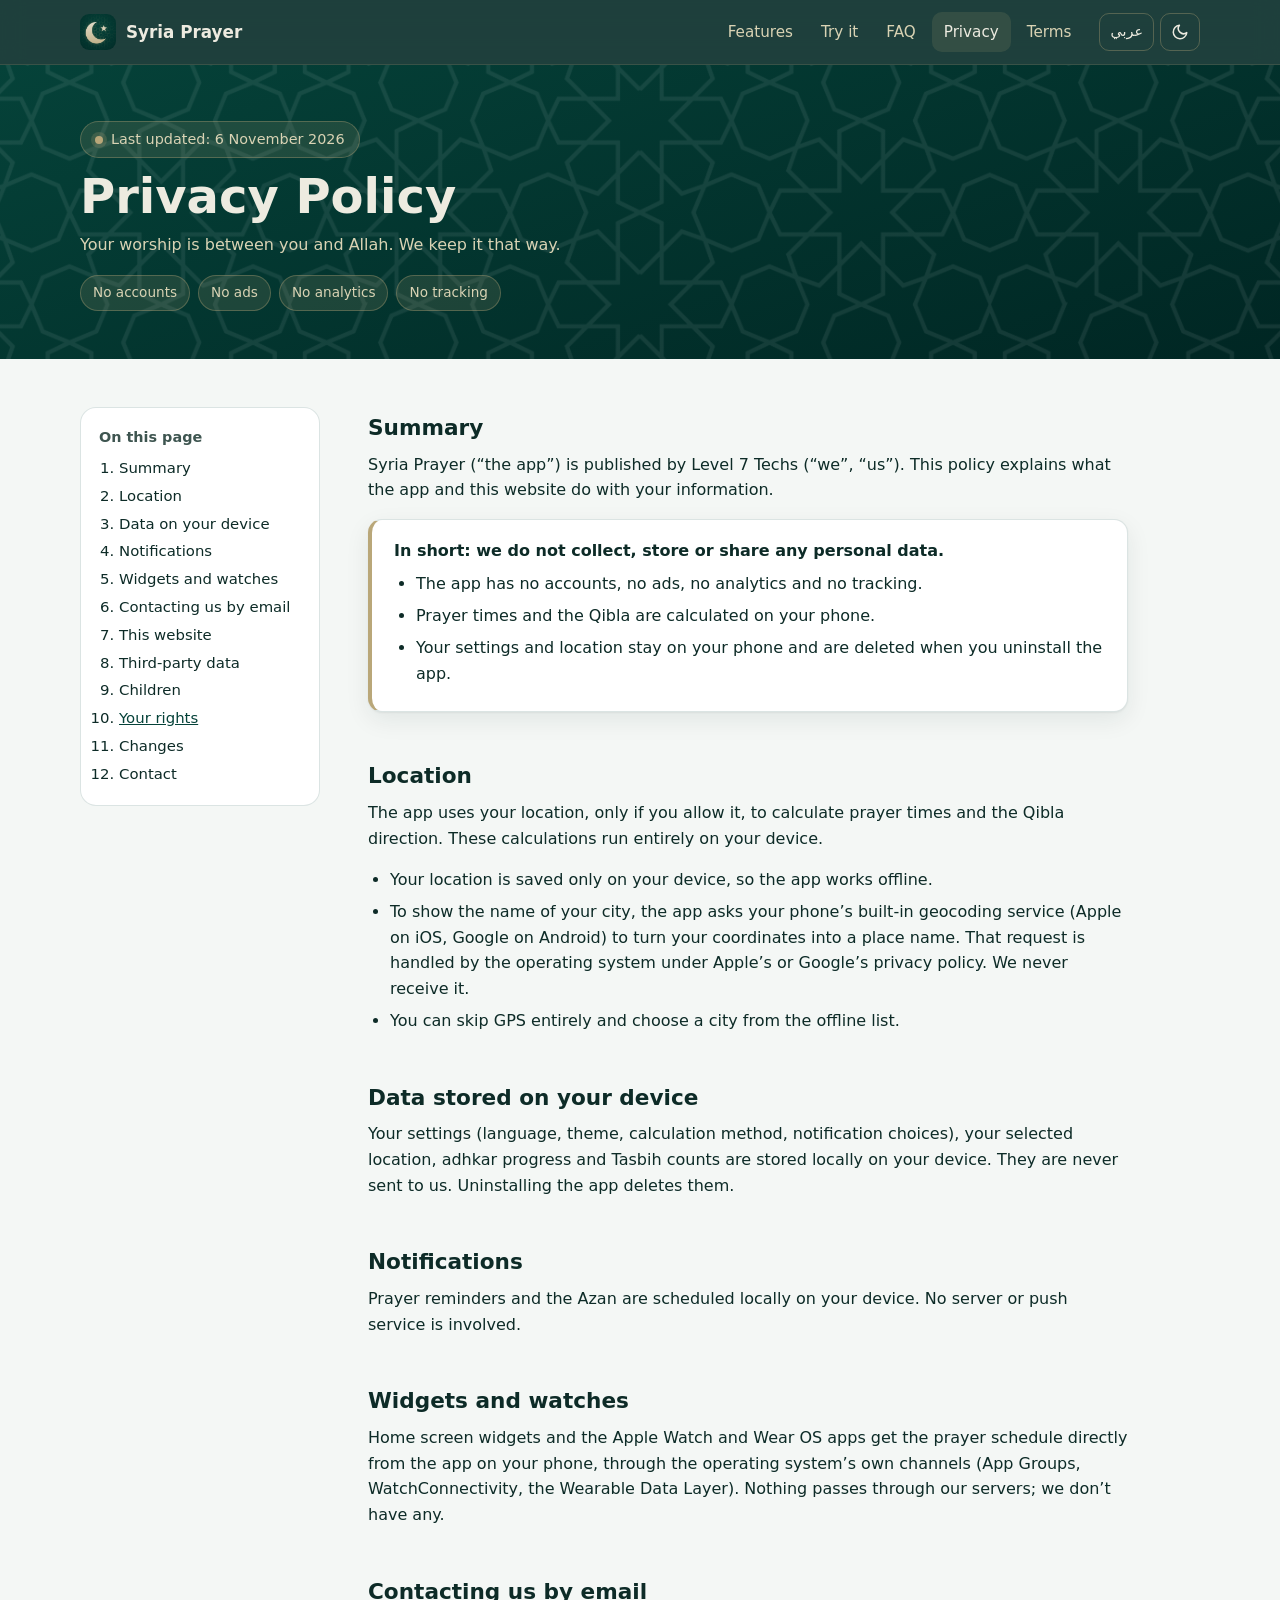
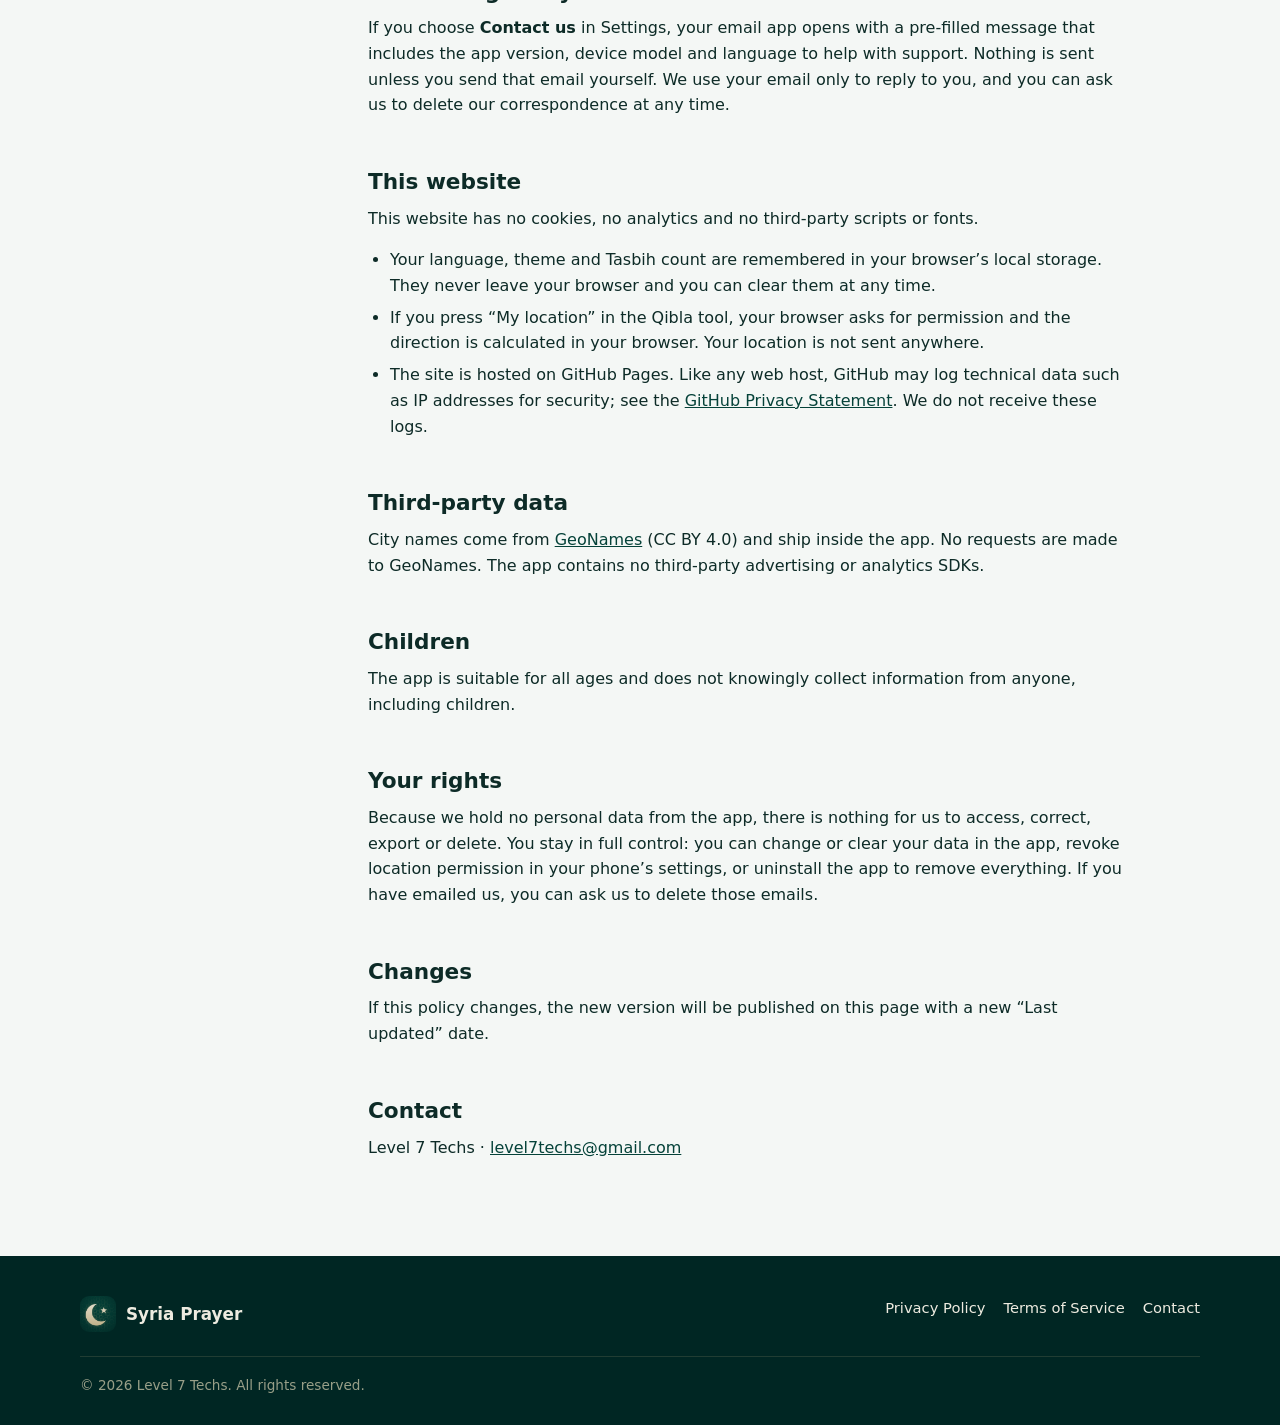
==== privacy.html @ b0ceba80 "Add bilingual website with privacy policy and terms of service Landing page (Qibla finder, Tasbih de" ====
<!doctype html>
<html lang="en" dir="ltr" class="no-js">
<head>
  <meta charset="utf-8">
  <meta name="viewport" content="width=device-width, initial-scale=1">
  <title>Privacy Policy · Syria Prayer</title>
  <meta name="title-en" content="Privacy Policy · Syria Prayer">
  <meta name="title-ar" content="سياسة الخصوصية · صلاة سوريا">
  <meta name="description" content="Syria Prayer does not collect, store or share any personal data. No accounts, no ads, no analytics, no tracking.">
  <meta name="theme-color" content="#002623">
  <link rel="icon" type="image/png" href="assets/favicon.png">
  <link rel="apple-touch-icon" href="assets/apple-touch-icon.png">
  <link rel="stylesheet" href="css/style.css">
  <script>
    (function(){try{var q=new URLSearchParams(location.search).get("lang"),s=localStorage.getItem("lang"),l=q==="ar"||q==="en"?q:s==="ar"||s==="en"?s:((navigator.language||"").toLowerCase().indexOf("ar")===0?"ar":"en");document.documentElement.lang=l;document.documentElement.dir=l==="ar"?"rtl":"ltr";var t=localStorage.getItem("theme");if(t==="light"||t==="dark")document.documentElement.dataset.theme=t;}catch(e){}})();
  </script>
</head>
<body>
<a class="skip" href="#main"><span data-l="en">Skip to content</span><span data-l="ar">انتقل إلى المحتوى</span></a>

<header class="site-header">
  <div class="wrap">
    <a class="brand" href="./">
      <img src="assets/icon.png" alt="" width="36" height="36">
      <span data-l="en">Syria Prayer</span><span data-l="ar">صلاة سوريا</span>
    </a>
    <nav class="nav" aria-label="Main">
      <a href="./#features"><span data-l="en">Features</span><span data-l="ar">المزايا</span></a>
      <a href="./#try"><span data-l="en">Try it</span><span data-l="ar">جرّبه</span></a>
      <a href="./#faq"><span data-l="en">FAQ</span><span data-l="ar">أسئلة</span></a>
      <a href="privacy.html" aria-current="page"><span data-l="en">Privacy</span><span data-l="ar">الخصوصية</span></a>
      <a href="terms.html"><span data-l="en">Terms</span><span data-l="ar">الشروط</span></a>
    </nav>
    <div class="tools">
      <button class="icon-btn" data-action="lang" type="button" aria-label="Switch language / تغيير اللغة">
        <span data-l="en" lang="ar">عربي</span><span data-l="ar" lang="en">EN</span>
      </button>
      <button class="icon-btn" data-action="theme" type="button" aria-label="Toggle dark mode">
        <svg viewBox="0 0 24 24" fill="none" stroke="currentColor" stroke-width="2" stroke-linecap="round" stroke-linejoin="round"><path d="M21 12.8A9 9 0 1 1 11.2 3a7 7 0 0 0 9.8 9.8z"/></svg>
      </button>
      <button class="icon-btn menu-btn" type="button" aria-label="Menu" aria-expanded="false">
        <svg viewBox="0 0 24 24" fill="none" stroke="currentColor" stroke-width="2" stroke-linecap="round"><path d="M4 7h16M4 12h16M4 17h16"/></svg>
      </button>
    </div>
  </div>
</header>

<main id="main">
  <div class="page-hero">
    <div class="wrap">
      <span class="chip"><span class="dot"></span><span data-l="en">Last updated: 6 November 2026</span><span data-l="ar">آخر تحديث: ٦ تشرين الثاني ٢٠٢٦</span></span>
      <h1><span data-l="en">Privacy Policy</span><span data-l="ar">سياسة الخصوصية</span></h1>
      <p><span data-l="en">Your worship is between you and Allah. We keep it that way.</span><span data-l="ar">عبادتك بينك وبين الله، ونحرص أن تبقى كذلك.</span></p>
      <div class="pills">
        <span class="pill" data-l="en">No accounts</span><span class="pill" data-l="ar">لا حسابات</span>
        <span class="pill" data-l="en">No ads</span><span class="pill" data-l="ar">لا إعلانات</span>
        <span class="pill" data-l="en">No analytics</span><span class="pill" data-l="ar">لا تحليلات</span>
        <span class="pill" data-l="en">No tracking</span><span class="pill" data-l="ar">لا تتبّع</span>
      </div>
    </div>
  </div>

  <!-- ===================== English ===================== -->
  <div class="wrap legal" data-l="en">
    <aside class="toc">
      <strong>On this page</strong>
      <ol>
        <li><a href="#en-summary">Summary</a></li>
        <li><a href="#en-location">Location</a></li>
        <li><a href="#en-device">Data on your device</a></li>
        <li><a href="#en-notifications">Notifications</a></li>
        <li><a href="#en-widgets">Widgets and watches</a></li>
        <li><a href="#en-contact-email">Contacting us by email</a></li>
        <li><a href="#en-website">This website</a></li>
        <li><a href="#en-third">Third-party data</a></li>
        <li><a href="#en-children">Children</a></li>
        <li><a href="#en-rights">Your rights</a></li>
        <li><a href="#en-changes">Changes</a></li>
        <li><a href="#en-contact">Contact</a></li>
      </ol>
    </aside>
    <article class="prose">
      <h2 id="en-summary">Summary</h2>
      <p>Syria Prayer (“the app”) is published by Level 7 Techs (“we”, “us”). This policy explains what the app and this website do with your information.</p>
      <div class="summary-box">
        <strong>In short: we do not collect, store or share any personal data.</strong>
        <ul>
          <li>The app has no accounts, no ads, no analytics and no tracking.</li>
          <li>Prayer times and the Qibla are calculated on your phone.</li>
          <li>Your settings and location stay on your phone and are deleted when you uninstall the app.</li>
        </ul>
      </div>

      <h2 id="en-location">Location</h2>
      <p>The app uses your location, only if you allow it, to calculate prayer times and the Qibla direction. These calculations run entirely on your device.</p>
      <ul>
        <li>Your location is saved only on your device, so the app works offline.</li>
        <li>To show the name of your city, the app asks your phone’s built-in geocoding service (Apple on iOS, Google on Android) to turn your coordinates into a place name. That request is handled by the operating system under Apple’s or Google’s privacy policy. We never receive it.</li>
        <li>You can skip GPS entirely and choose a city from the offline list.</li>
      </ul>

      <h2 id="en-device">Data stored on your device</h2>
      <p>Your settings (language, theme, calculation method, notification choices), your selected location, adhkar progress and Tasbih counts are stored locally on your device. They are never sent to us. Uninstalling the app deletes them.</p>

      <h2 id="en-notifications">Notifications</h2>
      <p>Prayer reminders and the Azan are scheduled locally on your device. No server or push service is involved.</p>

      <h2 id="en-widgets">Widgets and watches</h2>
      <p>Home screen widgets and the Apple Watch and Wear OS apps get the prayer schedule directly from the app on your phone, through the operating system’s own channels (App Groups, WatchConnectivity, the Wearable Data Layer). Nothing passes through our servers; we don’t have any.</p>

      <h2 id="en-contact-email">Contacting us by email</h2>
      <p>If you choose <strong>Contact us</strong> in Settings, your email app opens with a pre-filled message that includes the app version, device model and language to help with support. Nothing is sent unless you send that email yourself. We use your email only to reply to you, and you can ask us to delete our correspondence at any time.</p>

      <h2 id="en-website">This website</h2>
      <p>This website has no cookies, no analytics and no third-party scripts or fonts.</p>
      <ul>
        <li>Your language, theme and Tasbih count are remembered in your browser’s local storage. They never leave your browser and you can clear them at any time.</li>
        <li>If you press “My location” in the Qibla tool, your browser asks for permission and the direction is calculated in your browser. Your location is not sent anywhere.</li>
        <li>The site is hosted on GitHub Pages. Like any web host, GitHub may log technical data such as IP addresses for security; see the <a href="https://docs.github.com/en/site-policy/privacy-policies/github-general-privacy-statement" rel="noopener">GitHub Privacy Statement</a>. We do not receive these logs.</li>
      </ul>

      <h2 id="en-third">Third-party data</h2>
      <p>City names come from <a href="https://www.geonames.org/" rel="noopener">GeoNames</a> (CC BY 4.0) and ship inside the app. No requests are made to GeoNames. The app contains no third-party advertising or analytics SDKs.</p>

      <h2 id="en-children">Children</h2>
      <p>The app is suitable for all ages and does not knowingly collect information from anyone, including children.</p>

      <h2 id="en-rights">Your rights</h2>
      <p>Because we hold no personal data from the app, there is nothing for us to access, correct, export or delete. You stay in full control: you can change or clear your data in the app, revoke location permission in your phone’s settings, or uninstall the app to remove everything. If you have emailed us, you can ask us to delete those emails.</p>

      <h2 id="en-changes">Changes</h2>
      <p>If this policy changes, the new version will be published on this page with a new “Last updated” date.</p>

      <h2 id="en-contact">Contact</h2>
      <p>Level 7 Techs · <a href="mailto:level7techs@gmail.com">level7techs@gmail.com</a></p>
    </article>
  </div>

  <!-- ===================== Arabic ===================== -->
  <div class="wrap legal" data-l="ar">
    <aside class="toc">
      <strong>في هذه الصفحة</strong>
      <ol>
        <li><a href="#ar-summary">الخلاصة</a></li>
        <li><a href="#ar-location">الموقع</a></li>
        <li><a href="#ar-device">البيانات على جهازك</a></li>
        <li><a href="#ar-notifications">التنبيهات</a></li>
        <li><a href="#ar-widgets">الأدوات والساعات</a></li>
        <li><a href="#ar-contact-email">مراسلتنا بالبريد</a></li>
        <li><a href="#ar-website">هذا الموقع</a></li>
        <li><a href="#ar-third">بيانات الأطراف الأخرى</a></li>
        <li><a href="#ar-children">الأطفال</a></li>
        <li><a href="#ar-rights">حقوقك</a></li>
        <li><a href="#ar-changes">التعديلات</a></li>
        <li><a href="#ar-contact">التواصل</a></li>
      </ol>
    </aside>
    <article class="prose">
      <h2 id="ar-summary">الخلاصة</h2>
      <p>تطبيق «صلاة سوريا» («التطبيق») تنشره شركة Level 7 Techs («نحن»). توضّح هذه السياسة ما يفعله التطبيق وهذا الموقع بمعلوماتك.</p>
      <div class="summary-box">
        <strong>باختصار: لا نجمع أي بيانات شخصية ولا نخزّنها ولا نشاركها.</strong>
        <ul>
          <li>لا حسابات، ولا إعلانات، ولا أدوات تحليل، ولا تتبّع.</li>
          <li>تُحسب مواقيت الصلاة واتجاه القبلة على هاتفك.</li>
          <li>إعداداتك وموقعك تبقى على هاتفك، وتُحذف عند حذف التطبيق.</li>
        </ul>
      </div>

      <h2 id="ar-location">الموقع</h2>
      <p>يستخدم التطبيق موقعك، فقط إذا سمحت بذلك، لحساب مواقيت الصلاة واتجاه القبلة. وتجري هذه الحسابات بالكامل على جهازك.</p>
      <ul>
        <li>يُحفظ موقعك على جهازك فقط، ليعمل التطبيق دون إنترنت.</li>
        <li>لعرض اسم مدينتك، يطلب التطبيق من خدمة تحديد الأماكن المدمجة في هاتفك (آبل على iOS وغوغل على أندرويد) تحويل الإحداثيات إلى اسم مكان. يتولى نظام التشغيل هذا الطلب وفق سياسة خصوصية آبل أو غوغل، ولا يصل إلينا أبدًا.</li>
        <li>يمكنك الاستغناء عن GPS تمامًا واختيار مدينة من القائمة المتاحة دون إنترنت.</li>
      </ul>

      <h2 id="ar-device">البيانات المحفوظة على جهازك</h2>
      <p>تُحفظ إعداداتك (اللغة، والمظهر، وطريقة الحساب، وخيارات التنبيهات)، وموقعك المختار، وتقدّمك في الأذكار، وعدّاد المسبحة على جهازك فقط، ولا تُرسل إلينا أبدًا. وتُحذف عند حذف التطبيق.</p>

      <h2 id="ar-notifications">التنبيهات</h2>
      <p>تُجدول تنبيهات الصلاة والأذان محليًا على جهازك، دون أي خادم أو خدمة إشعارات خارجية.</p>

      <h2 id="ar-widgets">الأدوات والساعات الذكية</h2>
      <p>تحصل أدوات الشاشة الرئيسية وتطبيقا ساعة آبل وWear OS على جدول المواقيت مباشرة من التطبيق على هاتفك، عبر قنوات نظام التشغيل نفسه (App Groups وWatchConnectivity وWearable Data Layer). لا يمر شيء عبر خوادمنا، فليس لدينا خوادم أصلًا.</p>

      <h2 id="ar-contact-email">مراسلتنا بالبريد الإلكتروني</h2>
      <p>إذا اخترت <strong>تواصل معنا</strong> من الإعدادات، يفتح تطبيق البريد لديك رسالة جاهزة تتضمن إصدار التطبيق وطراز الجهاز واللغة للمساعدة في الدعم. لا يُرسل شيء ما لم ترسل الرسالة بنفسك. نستخدم بريدك للرد عليك فقط، ويمكنك أن تطلب منا حذف المراسلات في أي وقت.</p>

      <h2 id="ar-website">هذا الموقع</h2>
      <p>لا يستخدم هذا الموقع ملفات تعريف الارتباط (الكوكيز)، ولا أدوات تحليل، ولا نصوصًا برمجية أو خطوطًا من أطراف أخرى.</p>
      <ul>
        <li>تُحفظ اللغة والمظهر وعدّاد المسبحة في التخزين المحلي لمتصفحك، ولا تغادره أبدًا، ويمكنك مسحها متى شئت.</li>
        <li>إذا ضغطت «موقعي» في أداة القبلة، يطلب متصفحك الإذن ويُحسب الاتجاه داخل المتصفح. لا يُرسل موقعك إلى أي مكان.</li>
        <li>الموقع مستضاف على GitHub Pages. وكأي خدمة استضافة، قد تسجّل GitHub بيانات تقنية مثل عناوين IP لأغراض الأمان؛ راجع <a href="https://docs.github.com/en/site-policy/privacy-policies/github-general-privacy-statement" rel="noopener">بيان الخصوصية لدى GitHub</a>. لا نتلقى هذه السجلات.</li>
      </ul>

      <h2 id="ar-third">بيانات الأطراف الأخرى</h2>
      <p>أسماء المدن مأخوذة من <a href="https://www.geonames.org/" rel="noopener">GeoNames</a> (رخصة CC BY 4.0) ومضمّنة داخل التطبيق، ولا يُرسل أي طلب إلى GeoNames. ولا يحتوي التطبيق على أي حزم إعلانات أو تحليلات من أطراف أخرى.</p>

      <h2 id="ar-children">الأطفال</h2>
      <p>التطبيق مناسب لجميع الأعمار، ولا يجمع عن قصد أي معلومات من أي شخص، بمن فيهم الأطفال.</p>

      <h2 id="ar-rights">حقوقك</h2>
      <p>بما أننا لا نحتفظ بأي بيانات شخصية من التطبيق، فلا يوجد ما نطّلع عليه أو نصححه أو نصدّره أو نحذفه. أنت المتحكم بالكامل: يمكنك تغيير بياناتك أو مسحها من التطبيق، أو سحب إذن الموقع من إعدادات هاتفك، أو حذف التطبيق لإزالة كل شيء. وإذا راسلتنا، يمكنك أن تطلب حذف تلك الرسائل.</p>

      <h2 id="ar-changes">التعديلات</h2>
      <p>إذا تغيّرت هذه السياسة، ستُنشر النسخة الجديدة في هذه الصفحة مع تاريخ «آخر تحديث» جديد.</p>

      <h2 id="ar-contact">التواصل</h2>
      <p>Level 7 Techs · <a href="mailto:level7techs@gmail.com">level7techs@gmail.com</a></p>
    </article>
  </div>
</main>

<footer class="site-footer">
  <div class="wrap">
    <a class="brand" href="./"><img src="assets/icon.png" alt="" width="36" height="36"><span data-l="en">Syria Prayer</span><span data-l="ar">صلاة سوريا</span></a>
    <div class="foot-links">
      <a href="privacy.html"><span data-l="en">Privacy Policy</span><span data-l="ar">سياسة الخصوصية</span></a>
      <a href="terms.html"><span data-l="en">Terms of Service</span><span data-l="ar">شروط الاستخدام</span></a>
      <a href="mailto:level7techs@gmail.com"><span data-l="en">Contact</span><span data-l="ar">تواصل معنا</span></a>
    </div>
    <div class="copy">© <span data-year></span> Level 7 Techs. <span data-l="en">All rights reserved.</span><span data-l="ar">جميع الحقوق محفوظة.</span></div>
  </div>
</footer>
<script src="js/main.js" defer></script>
</body>
</html>
---- css/style.css ----
/* Syria Prayer website. Colours follow the app's theme (lib/app/theme.dart). */

@font-face {
  font-family: "Noto Sans Arabic";
  src: url("../assets/fonts/NotoSansArabic-Regular.woff") format("woff");
  font-weight: 400;
  font-display: swap;
}
@font-face {
  font-family: "Noto Sans Arabic";
  src: url("../assets/fonts/NotoSansArabic-Bold.woff") format("woff");
  font-weight: 700;
  font-display: swap;
}

:root {
  --forest-deep: #002623;
  --forest: #054239;
  --sage: #428177;
  --wheat-dark: #988561;
  --wheat: #b9a779;
  --wheat-light: #edebe0;
  --sand: #d9d3b4;

  --bg: #f4f7f5;
  --bg-alt: #e9efec;
  --surface: #ffffff;
  --text: #0d2b27;
  --muted: #3e5550;
  --accent: #054239;
  --accent-2: #7a6a49;
  --line: rgba(5, 66, 57, 0.14);
  --hero-bg: linear-gradient(160deg, #054239 0%, #002623 100%);
  --hero-text: #edebe0;
  --card-shadow: 0 1px 2px rgba(0, 38, 35, 0.06), 0 8px 24px rgba(0, 38, 35, 0.08);
  --radius: 20px;
  --font: system-ui, -apple-system, "Segoe UI", Roboto, "Noto Sans Arabic", "Helvetica Neue", Arial, sans-serif;
  color-scheme: light;
}

@media (prefers-color-scheme: dark) {
  :root:not([data-theme="light"]) {
    --bg: #001c1a;
    --bg-alt: #00241f;
    --surface: #062f2a;
    --text: #edebe0;
    --muted: #b6bfb4;
    --accent: #b9a779;
    --accent-2: #d9d3b4;
    --line: rgba(185, 167, 121, 0.18);
    --card-shadow: 0 1px 2px rgba(0, 0, 0, 0.3), 0 8px 24px rgba(0, 0, 0, 0.25);
    color-scheme: dark;
  }
}
:root[data-theme="dark"] {
  --bg: #001c1a;
  --bg-alt: #00241f;
  --surface: #062f2a;
  --text: #edebe0;
  --muted: #b6bfb4;
  --accent: #b9a779;
  --accent-2: #d9d3b4;
  --line: rgba(185, 167, 121, 0.18);
  --card-shadow: 0 1px 2px rgba(0, 0, 0, 0.3), 0 8px 24px rgba(0, 0, 0, 0.25);
  color-scheme: dark;
}

/* ---------- Language switching ---------- */
html[lang="ar"] [data-l="en"],
html[lang="en"] [data-l="ar"] { display: none !important; }
html[lang="ar"] body { font-family: "Noto Sans Arabic", var(--font); }

/* ---------- Base ---------- */
*, *::before, *::after { box-sizing: border-box; }
html { scroll-behavior: smooth; -webkit-text-size-adjust: 100%; }
@media (prefers-reduced-motion: reduce) {
  html { scroll-behavior: auto; }
  *, *::before, *::after { animation: none !important; transition: none !important; }
}
body {
  margin: 0;
  font-family: var(--font);
  background: var(--bg);
  color: var(--text);
  line-height: 1.6;
  overflow-x: hidden;
}
img { max-width: 100%; display: block; }
a { color: var(--accent); }
h1, h2, h3 { line-height: 1.2; margin: 0 0 .5em; }
h2 { font-size: clamp(1.6rem, 3.5vw, 2.3rem); }
p { margin: 0 0 1em; }
.wrap { width: min(1120px, 100% - 32px); margin-inline: auto; }
.skip { position: absolute; inset-inline-start: -999px; top: 8px; background: var(--surface); padding: 8px 12px; border-radius: 8px; z-index: 100; }
.skip:focus { inset-inline-start: 8px; }
:focus-visible { outline: 2px solid var(--wheat); outline-offset: 3px; border-radius: 6px; }

/* ---------- Header ---------- */
.site-header {
  position: sticky; top: 0; z-index: 50;
  background: color-mix(in srgb, var(--forest-deep) 88%, transparent);
  backdrop-filter: saturate(140%) blur(12px);
  -webkit-backdrop-filter: saturate(140%) blur(12px);
  border-bottom: 1px solid rgba(185, 167, 121, 0.18);
  color: var(--wheat-light);
}
.site-header .wrap { display: flex; align-items: center; gap: 16px; min-height: 64px; }
.brand { display: flex; align-items: center; gap: 10px; color: inherit; text-decoration: none; font-weight: 700; font-size: 1.05rem; }
.brand img { width: 36px; height: 36px; border-radius: 9px; }
.nav { display: flex; gap: 4px; margin-inline-start: auto; align-items: center; }
.nav a { color: var(--sand); text-decoration: none; padding: 8px 12px; border-radius: 10px; font-size: .95rem; }
.nav a:hover, .nav a[aria-current="page"] { background: rgba(185, 167, 121, 0.14); color: var(--wheat-light); }
.tools { display: flex; gap: 6px; }
.icon-btn {
  appearance: none; border: 1px solid rgba(185, 167, 121, 0.35); background: transparent; color: var(--wheat-light);
  height: 38px; min-width: 38px; padding: 0 10px; border-radius: 10px; cursor: pointer; font: inherit; font-size: .9rem;
  display: inline-flex; align-items: center; justify-content: center; gap: 6px;
}
.icon-btn:hover { background: rgba(185, 167, 121, 0.14); }
.icon-btn svg { width: 18px; height: 18px; }
.menu-btn { display: none; }
@media (max-width: 760px) {
  .menu-btn { display: inline-flex; }
  .nav {
    position: absolute; top: 64px; inset-inline: 0; flex-direction: column; align-items: stretch;
    background: var(--forest-deep); padding: 8px 16px 16px; border-bottom: 1px solid rgba(185,167,121,.18);
    display: none;
  }
  .nav.open { display: flex; }
  .tools { margin-inline-start: auto; }
}

/* ---------- Hero ---------- */
.hero {
  position: relative; color: var(--hero-text); background: var(--hero-bg); overflow: hidden;
  padding: clamp(40px, 6vw, 72px) 0 clamp(48px, 7vw, 88px);
}
.hero::before {
  content: ""; position: absolute; inset: 0;
  background: url("../assets/pattern.png") center / 760px auto repeat;
  opacity: .05; pointer-events: none;
}
.hero::after {
  content: ""; position: absolute; width: 640px; height: 640px; border-radius: 50%;
  inset-inline-end: -160px; top: -120px;
  background: radial-gradient(circle, rgba(185,167,121,.28), transparent 65%);
  pointer-events: none;
}
.hero .wrap { position: relative; z-index: 1; display: grid; grid-template-columns: 1.1fr .9fr; gap: 48px; align-items: center; }
@media (max-width: 860px) { .hero .wrap { grid-template-columns: 1fr; } }
.chip {
  display: inline-flex; align-items: center; gap: 8px; padding: 6px 14px; border-radius: 999px;
  background: rgba(185, 167, 121, 0.15); border: 1px solid rgba(185, 167, 121, 0.35); color: var(--sand); font-size: .9rem;
}
.chip .dot { width: 8px; height: 8px; border-radius: 50%; background: var(--wheat); box-shadow: 0 0 0 4px rgba(185,167,121,.2); }
.hero h1 { font-size: clamp(2.3rem, 6vw, 4rem); margin: 20px 0 16px; letter-spacing: -0.01em; }
.hero h1 .gold { color: var(--wheat); }
.hero .lead { font-size: clamp(1.05rem, 2vw, 1.25rem); color: rgba(237, 235, 224, .85); max-width: 36em; }
.cta { display: flex; flex-wrap: wrap; gap: 12px; margin-top: 28px; }
.store-btn {
  display: inline-flex; align-items: center; gap: 12px; padding: 10px 18px; border-radius: 14px;
  background: var(--wheat-light); color: var(--forest-deep); text-decoration: none; min-width: 180px;
  transition: transform .15s ease, box-shadow .15s ease;
}
.store-btn:hover { transform: translateY(-2px); box-shadow: 0 10px 24px rgba(0,0,0,.25); }
.store-btn svg { width: 26px; height: 26px; flex: none; }
.store-btn small { display: block; font-size: .72rem; opacity: .75; line-height: 1.1; }
.store-btn strong { display: block; font-size: 1.05rem; line-height: 1.2; }
.store-btn.soon { background: transparent; color: var(--sand); border: 1px dashed rgba(185,167,121,.5); pointer-events: none; }
.hero-meta { display: flex; flex-wrap: wrap; gap: 18px; margin-top: 28px; color: var(--sand); font-size: .92rem; }
.hero-meta span { display: inline-flex; align-items: center; gap: 6px; }
.hero-meta svg { width: 16px; height: 16px; color: var(--wheat); }

.hero-visual { position: relative; display: flex; justify-content: center; }
.hero-visual img {
  width: auto; height: min(580px, 70vh, 160vw); border-radius: 26px; box-shadow: 0 30px 70px rgba(0,0,0,.45), 0 0 0 1px rgba(185,167,121,.3);
  transform: rotate(-3deg); transition: transform .4s ease;
  animation: float 7s ease-in-out infinite;
}
html[dir="rtl"] .hero-visual img { transform: rotate(3deg); }
@keyframes float { 50% { translate: 0 -10px; } }

/* ---------- Sections ---------- */
section { padding: clamp(56px, 8vw, 96px) 0; }
.section-head { text-align: center; max-width: 640px; margin: 0 auto 40px; }
.eyebrow { color: var(--accent-2); font-weight: 700; letter-spacing: .08em; text-transform: uppercase; font-size: .8rem; margin-bottom: 8px; }
html[lang="ar"] .eyebrow { letter-spacing: 0; font-size: .9rem; }
.section-head p { color: var(--muted); }
.alt { background: var(--bg-alt); }

/* Feature grid */
.features { display: grid; grid-template-columns: repeat(auto-fit, minmax(240px, 1fr)); gap: 18px; }
.feature {
  background: var(--surface); border: 1px solid var(--line); border-radius: var(--radius); padding: 24px;
  box-shadow: var(--card-shadow); transition: transform .2s ease, border-color .2s ease;
}
.feature:hover { transform: translateY(-3px); border-color: var(--wheat); }
.feature .ico {
  width: 46px; height: 46px; border-radius: 13px; display: grid; place-items: center; margin-bottom: 14px;
  background: linear-gradient(145deg, var(--forest), var(--forest-deep)); color: var(--wheat);
}
.feature .ico svg { width: 24px; height: 24px; }
.feature h3 { font-size: 1.1rem; }
.feature p { color: var(--muted); margin: 0; font-size: .96rem; }

/* Gallery */
.gallery-tabs { display: flex; flex-wrap: wrap; justify-content: center; gap: 8px; margin-bottom: 28px; }
.gallery-tabs button {
  appearance: none; font: inherit; font-size: .92rem; cursor: pointer; padding: 8px 16px; border-radius: 999px;
  border: 1px solid var(--line); background: var(--surface); color: var(--text);
}
.gallery-tabs button[aria-selected="true"] { background: var(--forest); color: var(--wheat-light); border-color: var(--forest); }
.gallery { position: relative; }
.track {
  display: flex; gap: 20px; overflow-x: auto; scroll-snap-type: x mandatory; padding: 8px 4px 24px;
  scrollbar-width: none;
}
.track::-webkit-scrollbar { display: none; }
.track figure { margin: 0; flex: 0 0 auto; width: min(270px, 70vw); scroll-snap-align: center; }
.track img { border-radius: 22px; box-shadow: var(--card-shadow); border: 1px solid var(--line); aspect-ratio: 600 / 1304; width: 100%; height: auto; background: var(--forest-deep); }
.gal-nav { display: flex; justify-content: center; gap: 10px; }
html[dir="rtl"] .gal-nav svg { transform: scaleX(-1); }
.gal-nav .icon-btn { color: var(--text); border-color: var(--line); }

/* Interactive cards */
.try { display: grid; grid-template-columns: 1fr 1fr; gap: 22px; }
@media (max-width: 860px) { .try { grid-template-columns: 1fr; } }
.panel {
  background: var(--surface); border: 1px solid var(--line); border-radius: var(--radius); padding: 28px;
  box-shadow: var(--card-shadow); display: flex; flex-direction: column; align-items: center; text-align: center;
}
.panel h3 { margin-bottom: 4px; }
.panel .sub { color: var(--muted); font-size: .94rem; margin-bottom: 20px; }

/* Qibla */
.compass { position: relative; width: 220px; height: 220px; margin: 6px 0 18px; }
.compass .dial {
  position: absolute; inset: 0; border-radius: 50%;
  background: radial-gradient(circle at 50% 50%, var(--forest) 0 58%, var(--forest-deep) 59% 100%);
  border: 2px solid var(--wheat-dark); box-shadow: inset 0 0 0 8px rgba(185,167,121,.08), var(--card-shadow);
}
.compass .ticks { position: absolute; inset: 0; }
.compass .cardinal { position: absolute; color: var(--sand); font-size: .8rem; font-weight: 700; }
.compass .n { top: 10px; left: 50%; translate: -50% 0; color: var(--wheat); }
.compass .s { bottom: 10px; left: 50%; translate: -50% 0; }
.compass .e { right: 12px; top: 50%; translate: 0 -50%; }
.compass .w { left: 12px; top: 50%; translate: 0 -50%; }
.needle { position: absolute; inset: 0; transition: transform 1s cubic-bezier(.2,.8,.2,1); }
.needle::before {
  content: ""; position: absolute; left: 50%; top: 26px; width: 0; height: 0; translate: -50% 0;
  border-left: 9px solid transparent; border-right: 9px solid transparent; border-bottom: 84px solid var(--wheat);
  filter: drop-shadow(0 0 6px rgba(185,167,121,.6));
}
.needle::after {
  content: ""; position: absolute; left: 50%; top: 22px; width: 26px; height: 26px; translate: -50% -60%;
  border-radius: 6px; background: #111; border: 2px solid var(--wheat);
}
.compass .hub { position: absolute; left: 50%; top: 50%; width: 16px; height: 16px; translate: -50% -50%; border-radius: 50%; background: var(--wheat-light); border: 3px solid var(--wheat-dark); }
.qibla-out { font-size: 2rem; font-weight: 700; color: var(--accent); line-height: 1.1; }
.qibla-out small { display: block; font-size: .9rem; font-weight: 400; color: var(--muted); margin-top: 6px; }
.row { display: flex; flex-wrap: wrap; gap: 10px; justify-content: center; margin-top: 18px; width: 100%; }
select, .btn {
  font: inherit; font-size: .95rem; padding: 10px 14px; border-radius: 12px; border: 1px solid var(--line);
  background: var(--bg); color: var(--text);
}
select { min-width: 200px; max-width: 100%; }
.btn { cursor: pointer; background: var(--forest); color: var(--wheat-light); border-color: var(--forest); display: inline-flex; align-items: center; gap: 8px; }
.btn:hover { filter: brightness(1.12); }
.btn svg { width: 18px; height: 18px; }
.btn.ghost { background: transparent; color: var(--text); border-color: var(--line); }
.note { font-size: .82rem; color: var(--muted); margin-top: 12px; min-height: 1.3em; }

/* Tasbih */
.tasbih { position: relative; width: 220px; height: 220px; margin: 6px 0 18px; cursor: pointer; border: 0; background: none; padding: 0; color: inherit; font: inherit; -webkit-tap-highlight-color: transparent; }
.tasbih svg { width: 100%; height: 100%; transform: rotate(-90deg); }
.tasbih .track-ring { stroke: var(--line); }
.tasbih .prog { stroke: var(--wheat); transition: stroke-dashoffset .25s ease; stroke-linecap: round; }
.tasbih .inner {
  position: absolute; inset: 18px; border-radius: 50%; display: grid; place-content: center; gap: 2px;
  background: linear-gradient(150deg, var(--forest), var(--forest-deep)); color: var(--wheat-light);
  transition: transform .1s ease;
}
.tasbih:active .inner { transform: scale(.96); }
.tasbih .count { font-size: 3rem; font-weight: 700; line-height: 1; font-variant-numeric: tabular-nums; }
.tasbih .of { font-size: .85rem; color: var(--sand); }
.dhikr { font-size: 1.5rem; font-weight: 700; color: var(--accent); font-family: "Noto Sans Arabic", var(--font); }
.dhikr-tr { color: var(--muted); font-size: .92rem; min-height: 1.5em; }
.pulse { animation: pulse .5s ease; }
@keyframes pulse { 40% { box-shadow: 0 0 0 14px rgba(185,167,121,.25); } }

/* Hijri strip */
.today {
  display: grid; grid-template-columns: repeat(auto-fit, minmax(200px, 1fr)); gap: 1px; margin-top: 22px;
  background: var(--line); border-radius: var(--radius); overflow: hidden; border: 1px solid var(--line);
}
.today div { background: var(--surface); padding: 18px 20px; }
.today small { color: var(--muted); display: block; font-size: .82rem; }
.today strong { font-size: 1.15rem; }

/* FAQ */
.faq { max-width: 780px; margin: 0 auto; display: grid; gap: 12px; }
.faq details { background: var(--surface); border: 1px solid var(--line); border-radius: 16px; padding: 0 20px; }
.faq summary { cursor: pointer; padding: 18px 0; font-weight: 700; list-style: none; display: flex; justify-content: space-between; gap: 12px; align-items: center; }
.faq summary::-webkit-details-marker { display: none; }
.faq summary::after { content: "+"; font-size: 1.4rem; color: var(--accent); transition: transform .2s ease; line-height: 1; }
.faq details[open] summary::after { transform: rotate(45deg); }
.faq details p { color: var(--muted); padding-bottom: 6px; }

/* Download band */
.band { background: var(--hero-bg); color: var(--hero-text); position: relative; overflow: hidden; text-align: center; }
.band::before { content: ""; position: absolute; inset: 0; background: url("../assets/pattern.png") center / 700px auto repeat; opacity: .08; }
.band .wrap { position: relative; }
.band .cta { justify-content: center; }
.band p { color: rgba(237,235,224,.82); }

/* ---------- Legal pages ---------- */
.page-hero { background: var(--hero-bg); color: var(--hero-text); padding: 56px 0 48px; position: relative; overflow: hidden; }
.page-hero::before { content: ""; position: absolute; inset: 0; background: url("../assets/pattern.png") center / 700px auto repeat; opacity: .08; }
.page-hero .wrap { position: relative; }
.page-hero h1 { font-size: clamp(2rem, 5vw, 3rem); margin: 10px 0 6px; }
.page-hero p { color: var(--sand); margin: 0; }
.legal { display: grid; grid-template-columns: 240px 1fr; gap: 48px; padding: 48px 0 80px; align-items: start; }
@media (max-width: 860px) { .legal { grid-template-columns: 1fr; gap: 24px; } }
.toc { position: sticky; top: 88px; background: var(--surface); border: 1px solid var(--line); border-radius: 16px; padding: 18px; }
@media (max-width: 860px) { .toc { position: static; } }
.toc strong { display: block; margin-bottom: 8px; font-size: .9rem; color: var(--muted); }
.toc ol { margin: 0; padding-inline-start: 20px; display: grid; gap: 4px; font-size: .93rem; }
.toc a { color: var(--text); text-decoration: none; }
.toc a:hover, .toc a.active { color: var(--accent); text-decoration: underline; }
.prose { max-width: 760px; }
.prose h2 { font-size: 1.35rem; margin-top: 2em; padding-top: 8px; scroll-margin-top: 84px; }
.prose h2:first-child { margin-top: 0; }
.prose p, .prose li { color: var(--text); }
.prose ul { padding-inline-start: 22px; }
.prose li { margin-bottom: .4em; }
.summary-box {
  background: var(--surface); border: 1px solid var(--line); border-inline-start: 4px solid var(--wheat);
  border-radius: 14px; padding: 18px 22px; margin-bottom: 8px; box-shadow: var(--card-shadow);
}
.summary-box ul { margin: 8px 0 0; }
.pills { display: flex; flex-wrap: wrap; gap: 8px; margin-top: 18px; }
.pill { font-size: .85rem; padding: 6px 12px; border-radius: 999px; background: rgba(185,167,121,.15); border: 1px solid rgba(185,167,121,.35); color: var(--sand); }

/* ---------- Footer ---------- */
.site-footer { background: var(--forest-deep); color: var(--sand); padding: 40px 0 28px; font-size: .92rem; }
.site-footer .wrap { display: flex; flex-wrap: wrap; gap: 24px; justify-content: space-between; align-items: flex-start; }
.site-footer a { color: var(--wheat-light); text-decoration: none; }
.site-footer a:hover { text-decoration: underline; }
.foot-links { display: flex; flex-wrap: wrap; gap: 18px; }
.copy { width: 100%; border-top: 1px solid rgba(185,167,121,.18); padding-top: 18px; color: rgba(217,211,180,.7); font-size: .85rem; }

/* Reveal on scroll */
.reveal { opacity: 0; translate: 0 18px; transition: opacity .6s ease, translate .6s ease; }
.reveal.in { opacity: 1; translate: 0 0; }
.no-js .reveal { opacity: 1; translate: 0 0; }
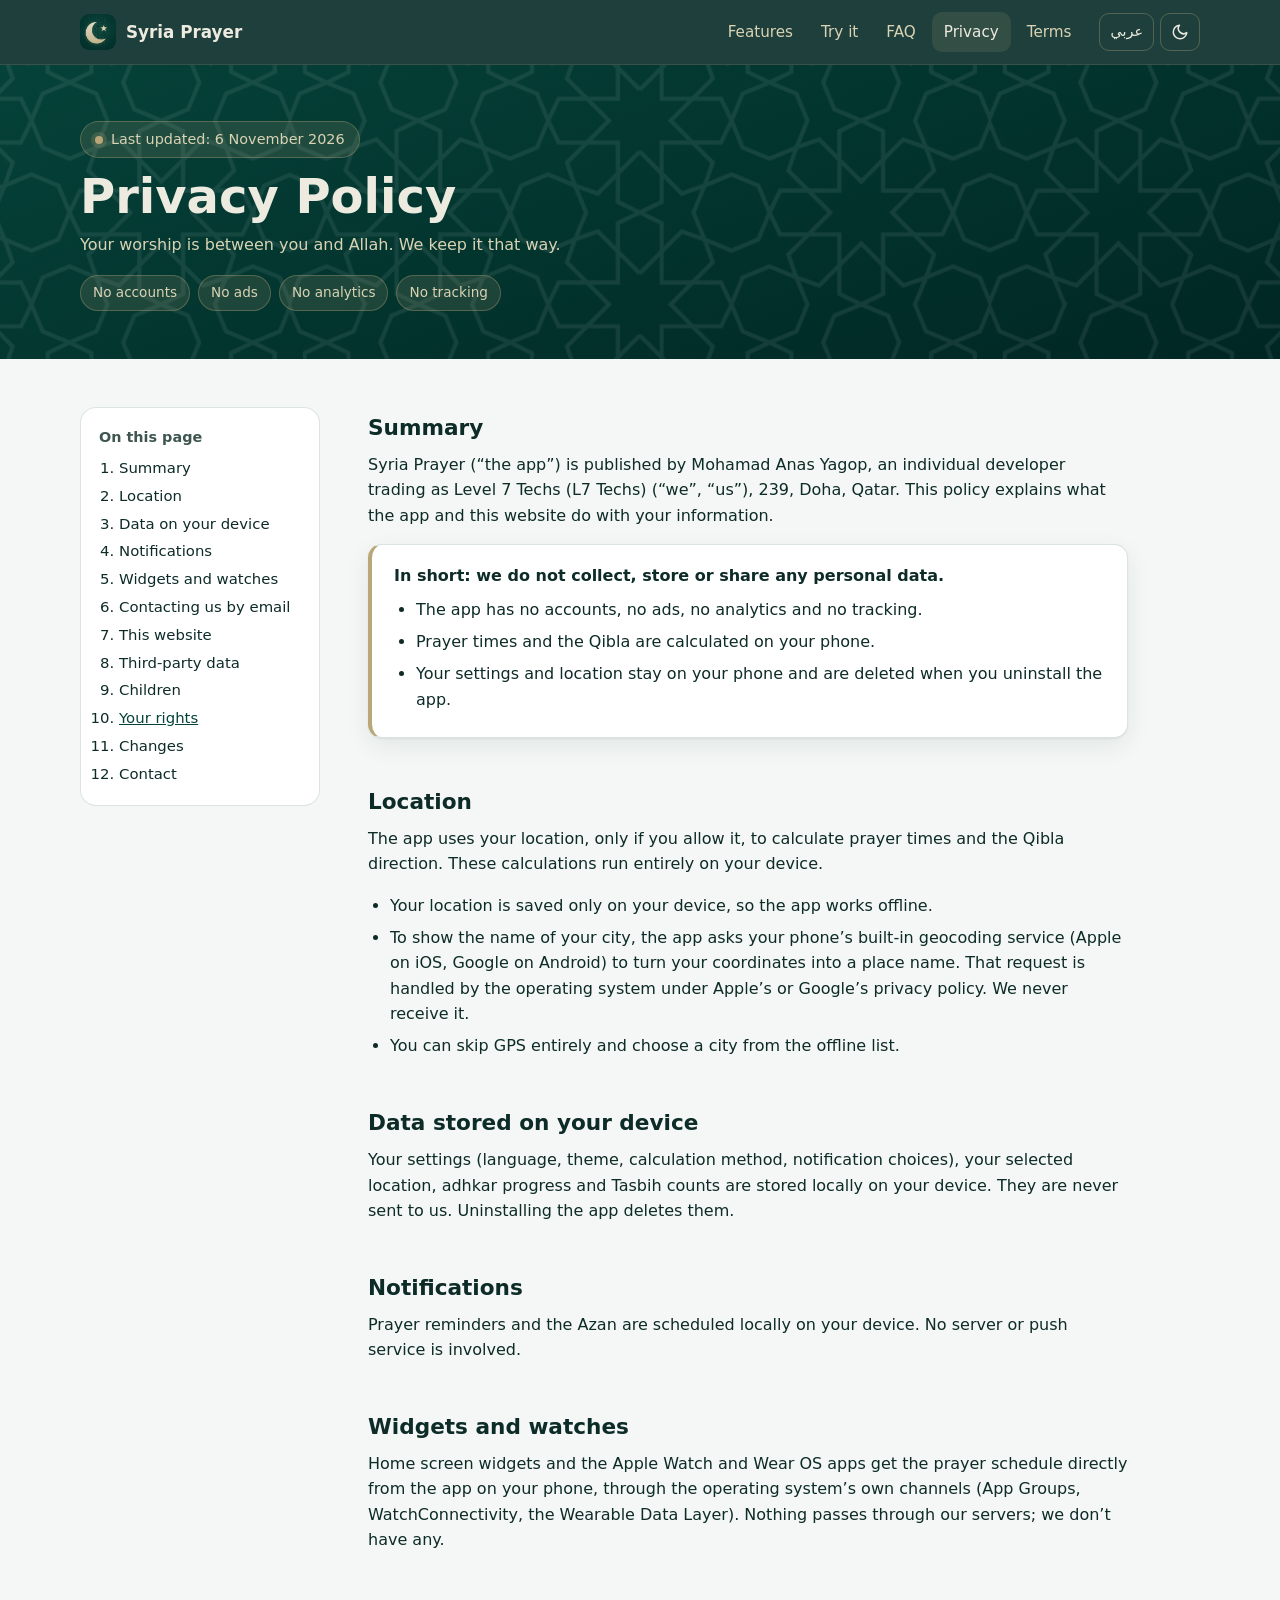
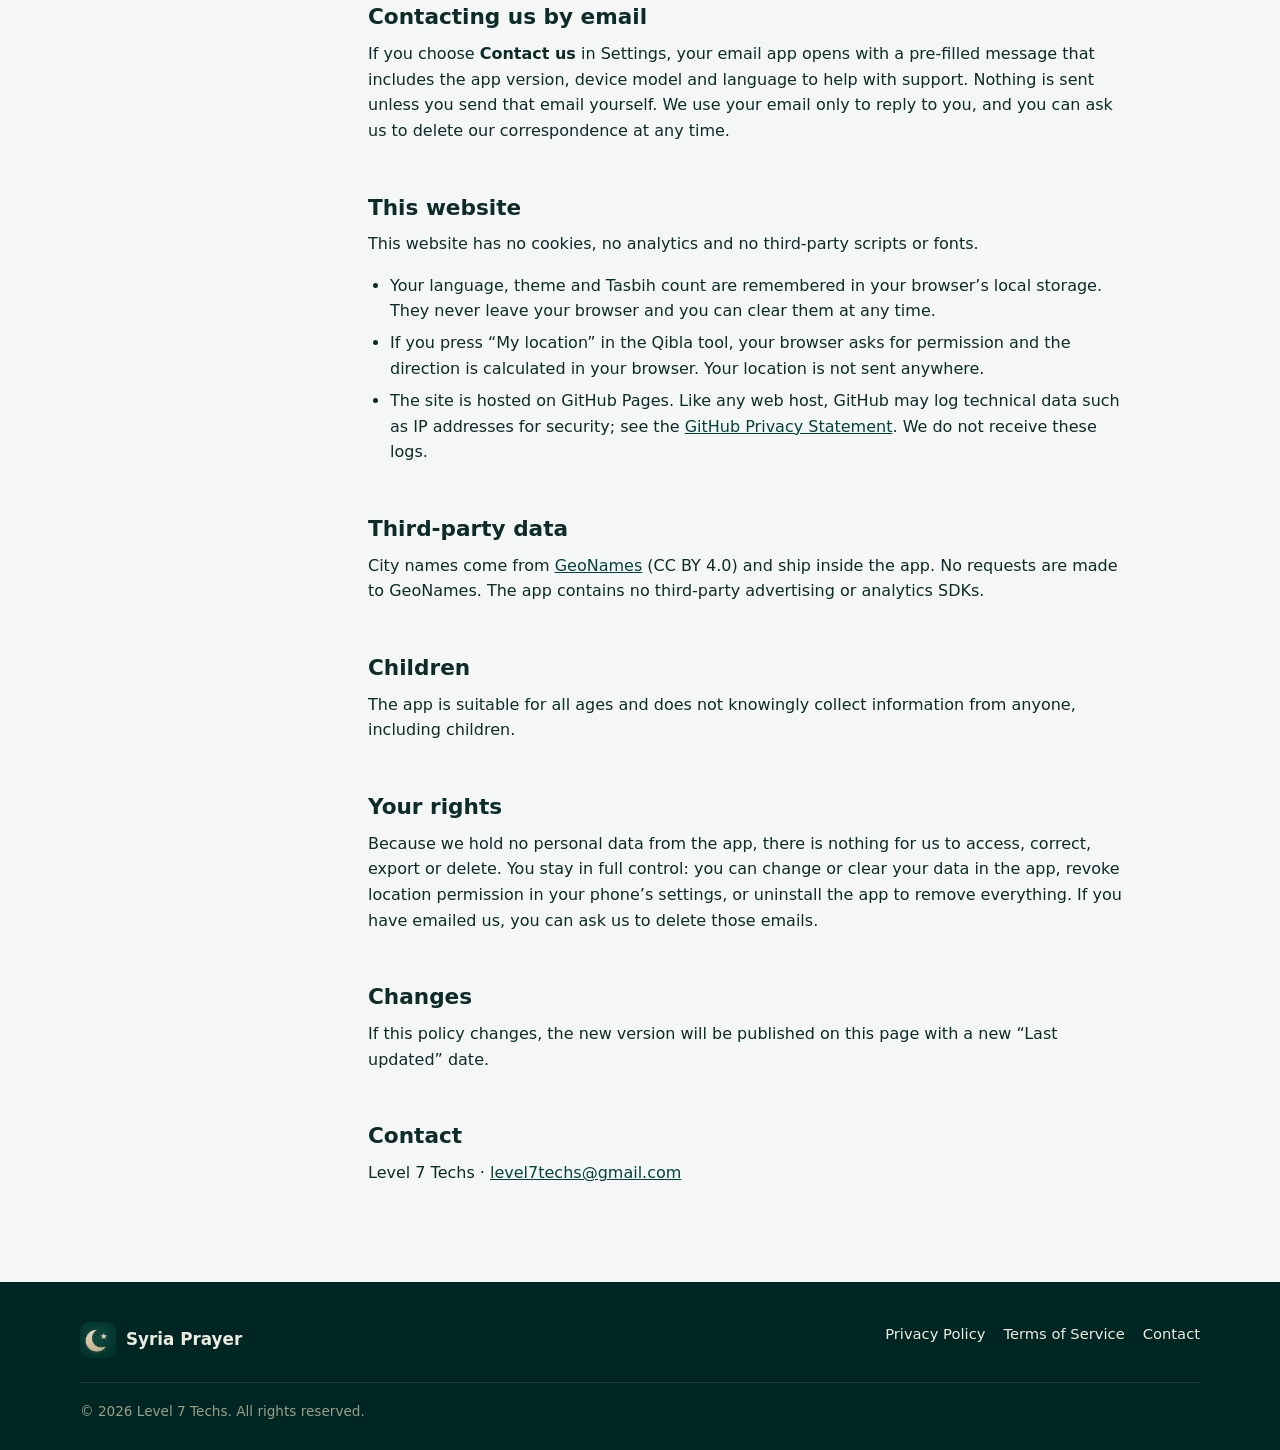
==== commit 6c8e3f6f: "Terms: operator details, governing law, general clauses, change notice, age; privacy: operator detai" ====
--- a/privacy.html
+++ b/privacy.html
@@ -81,7 +81,7 @@
     </aside>
     <article class="prose">
       <h2 id="en-summary">Summary</h2>
-      <p>Syria Prayer (“the app”) is published by Level 7 Techs (“we”, “us”). This policy explains what the app and this website do with your information.</p>
+      <p>Syria Prayer (“the app”) is published by Mohamad Anas Yagop, an individual developer trading as Level 7 Techs (L7 Techs) (“we”, “us”), 239, Doha, Qatar. This policy explains what the app and this website do with your information.</p>
       <div class="summary-box">
         <strong>In short: we do not collect, store or share any personal data.</strong>
         <ul>
@@ -157,7 +157,7 @@
     </aside>
     <article class="prose">
       <h2 id="ar-summary">الخلاصة</h2>
-      <p>تطبيق «صلاة سوريا» («التطبيق») تنشره شركة Level 7 Techs («نحن»). توضّح هذه السياسة ما يفعله التطبيق وهذا الموقع بمعلوماتك.</p>
+      <p>تطبيق «صلاة سوريا» («التطبيق») ينشره محمد أنس يعقوب (Mohamad Anas Yagop)، وهو مطوّر فردي يعمل تحت الاسم التجاري Level 7 Techs (L7 Techs) («نحن»)، وعنوانه: 239، الدوحة، قطر. توضّح هذه السياسة ما يفعله التطبيق وهذا الموقع بمعلوماتك.</p>
       <div class="summary-box">
         <strong>باختصار: لا نجمع أي بيانات شخصية ولا نخزّنها ولا نشاركها.</strong>
         <ul>
